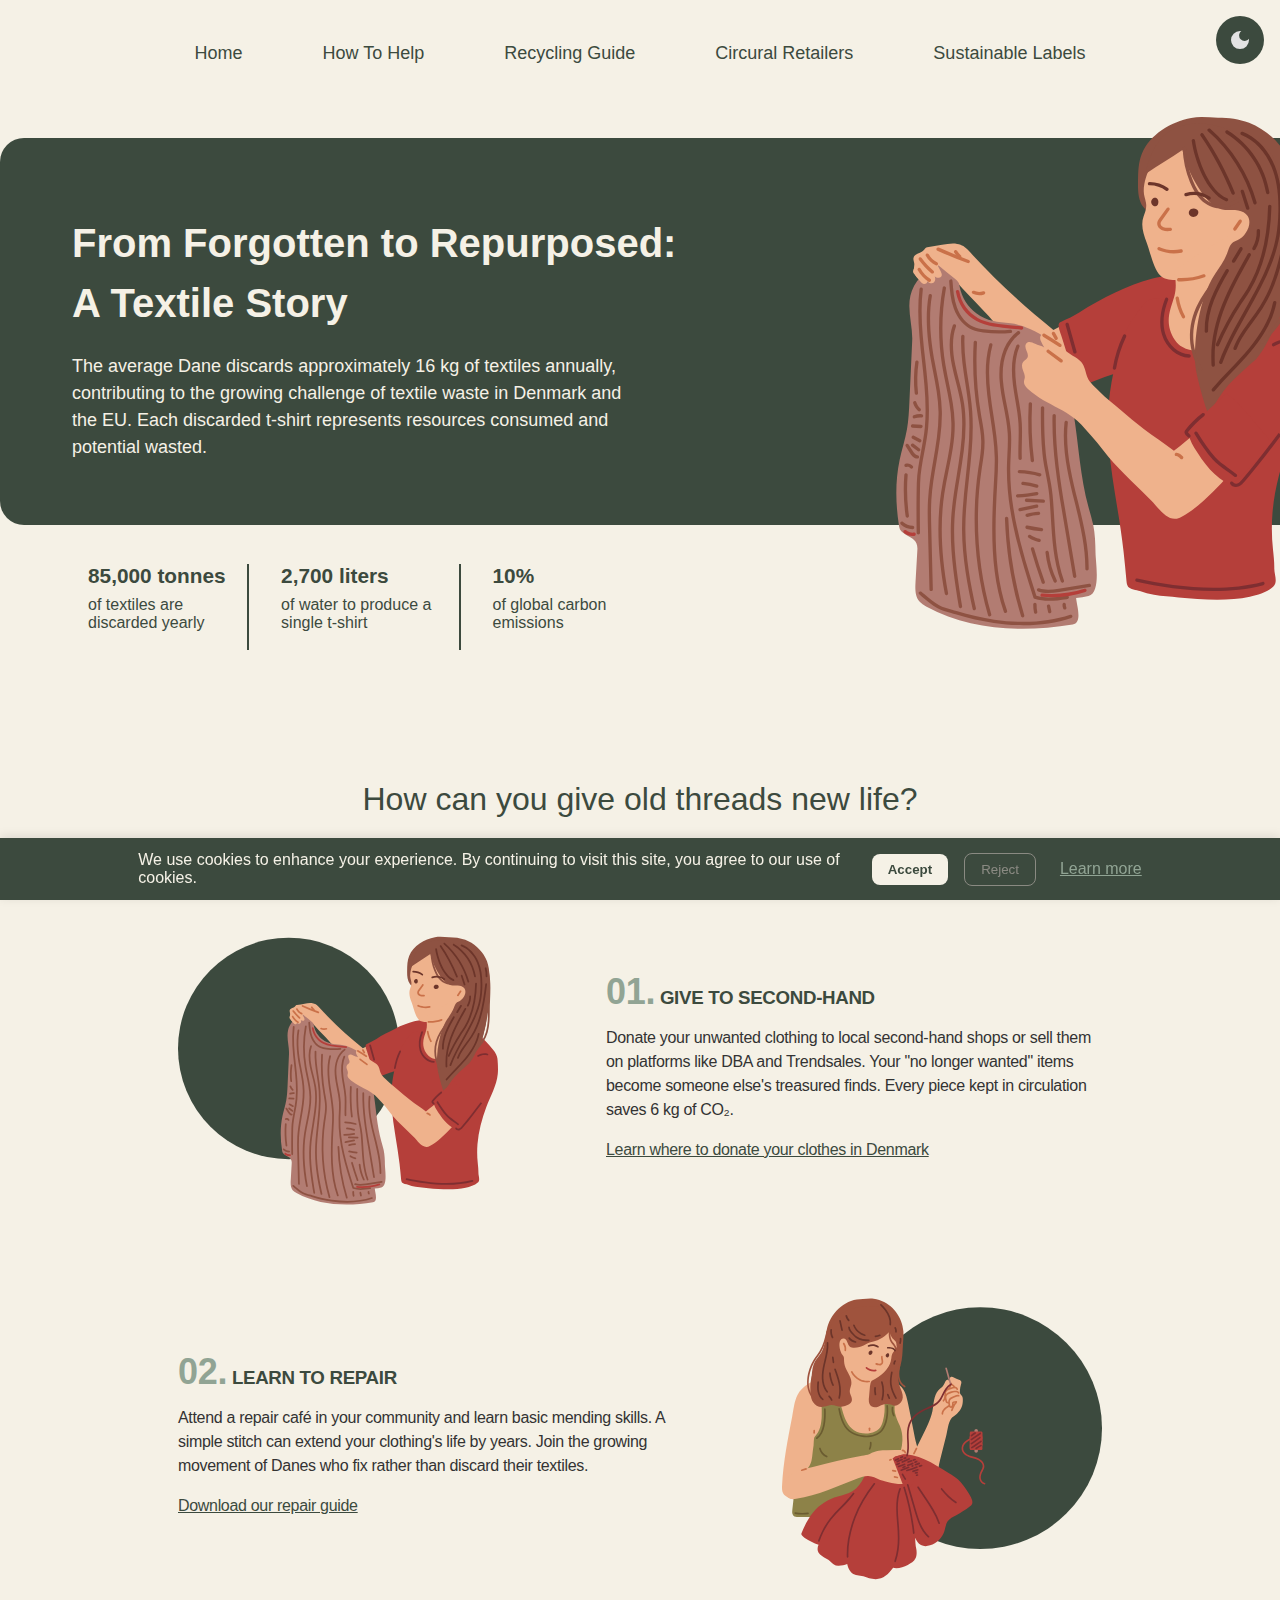
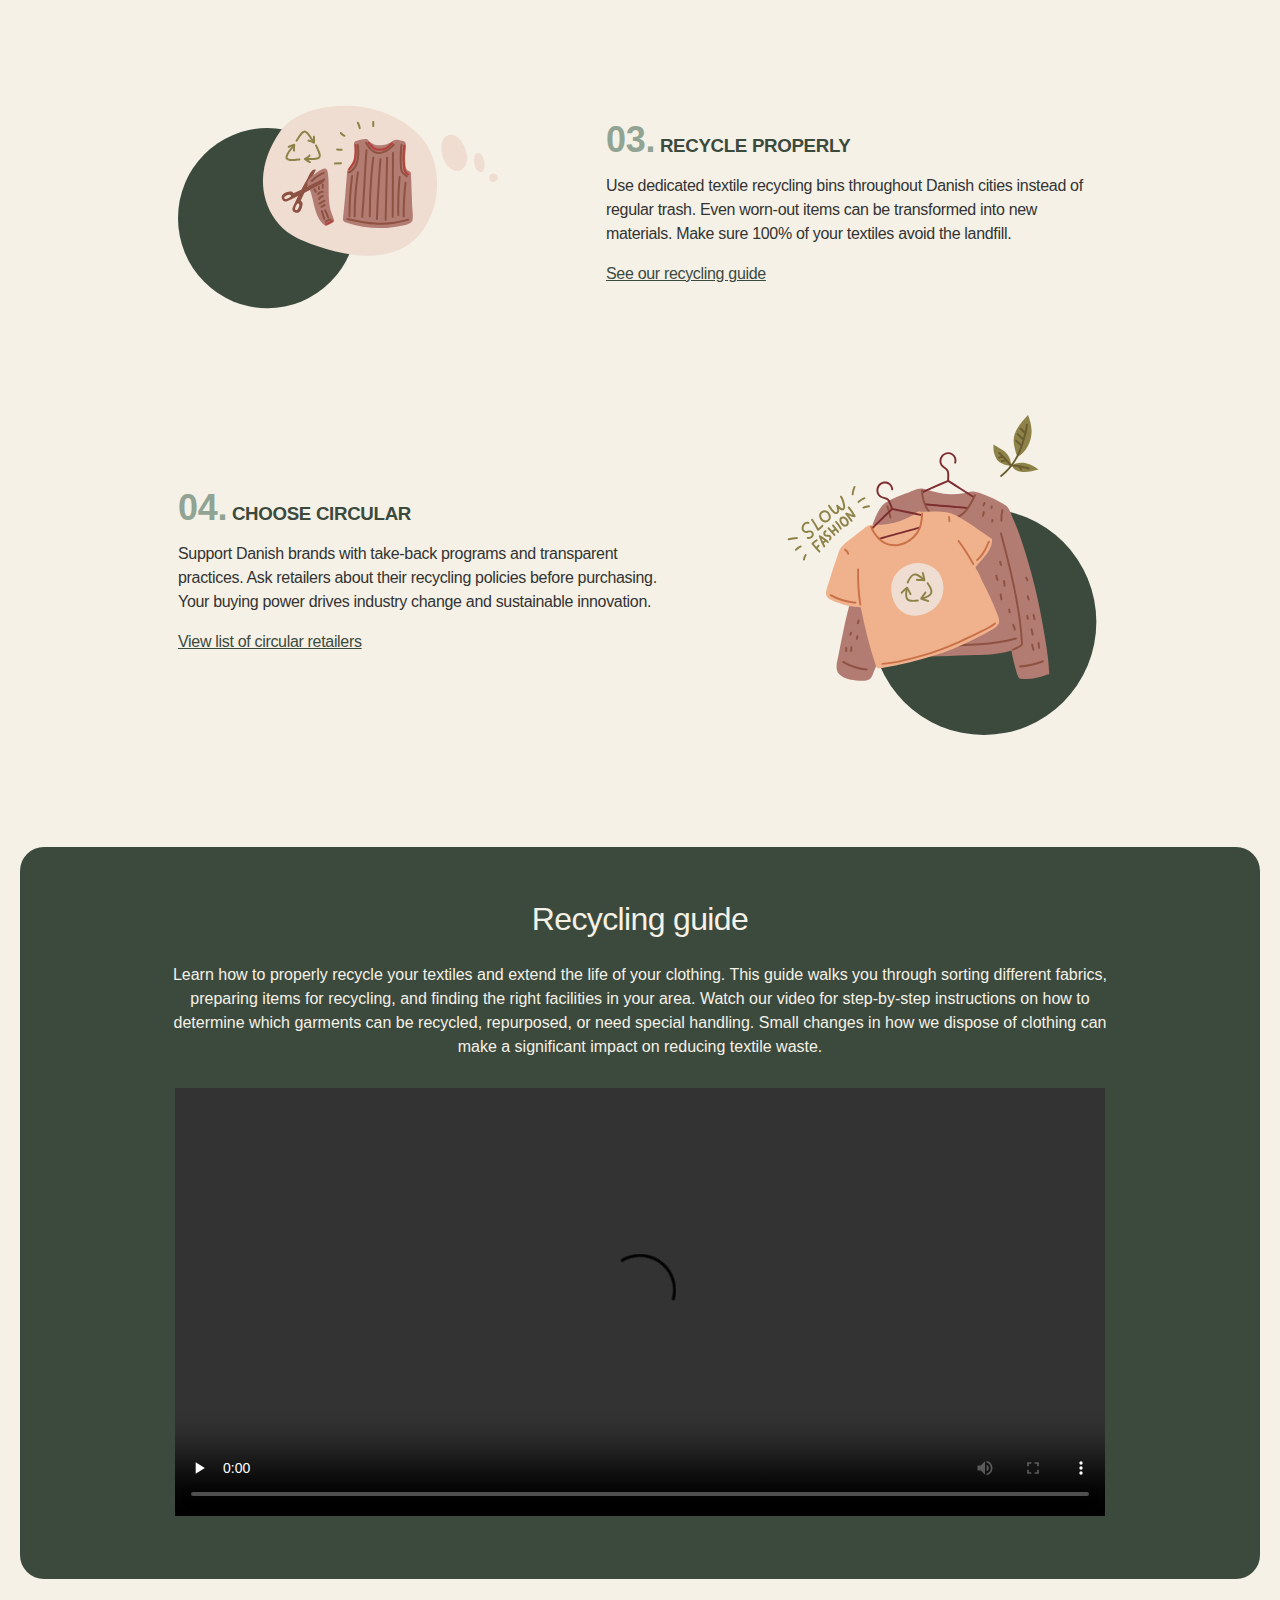
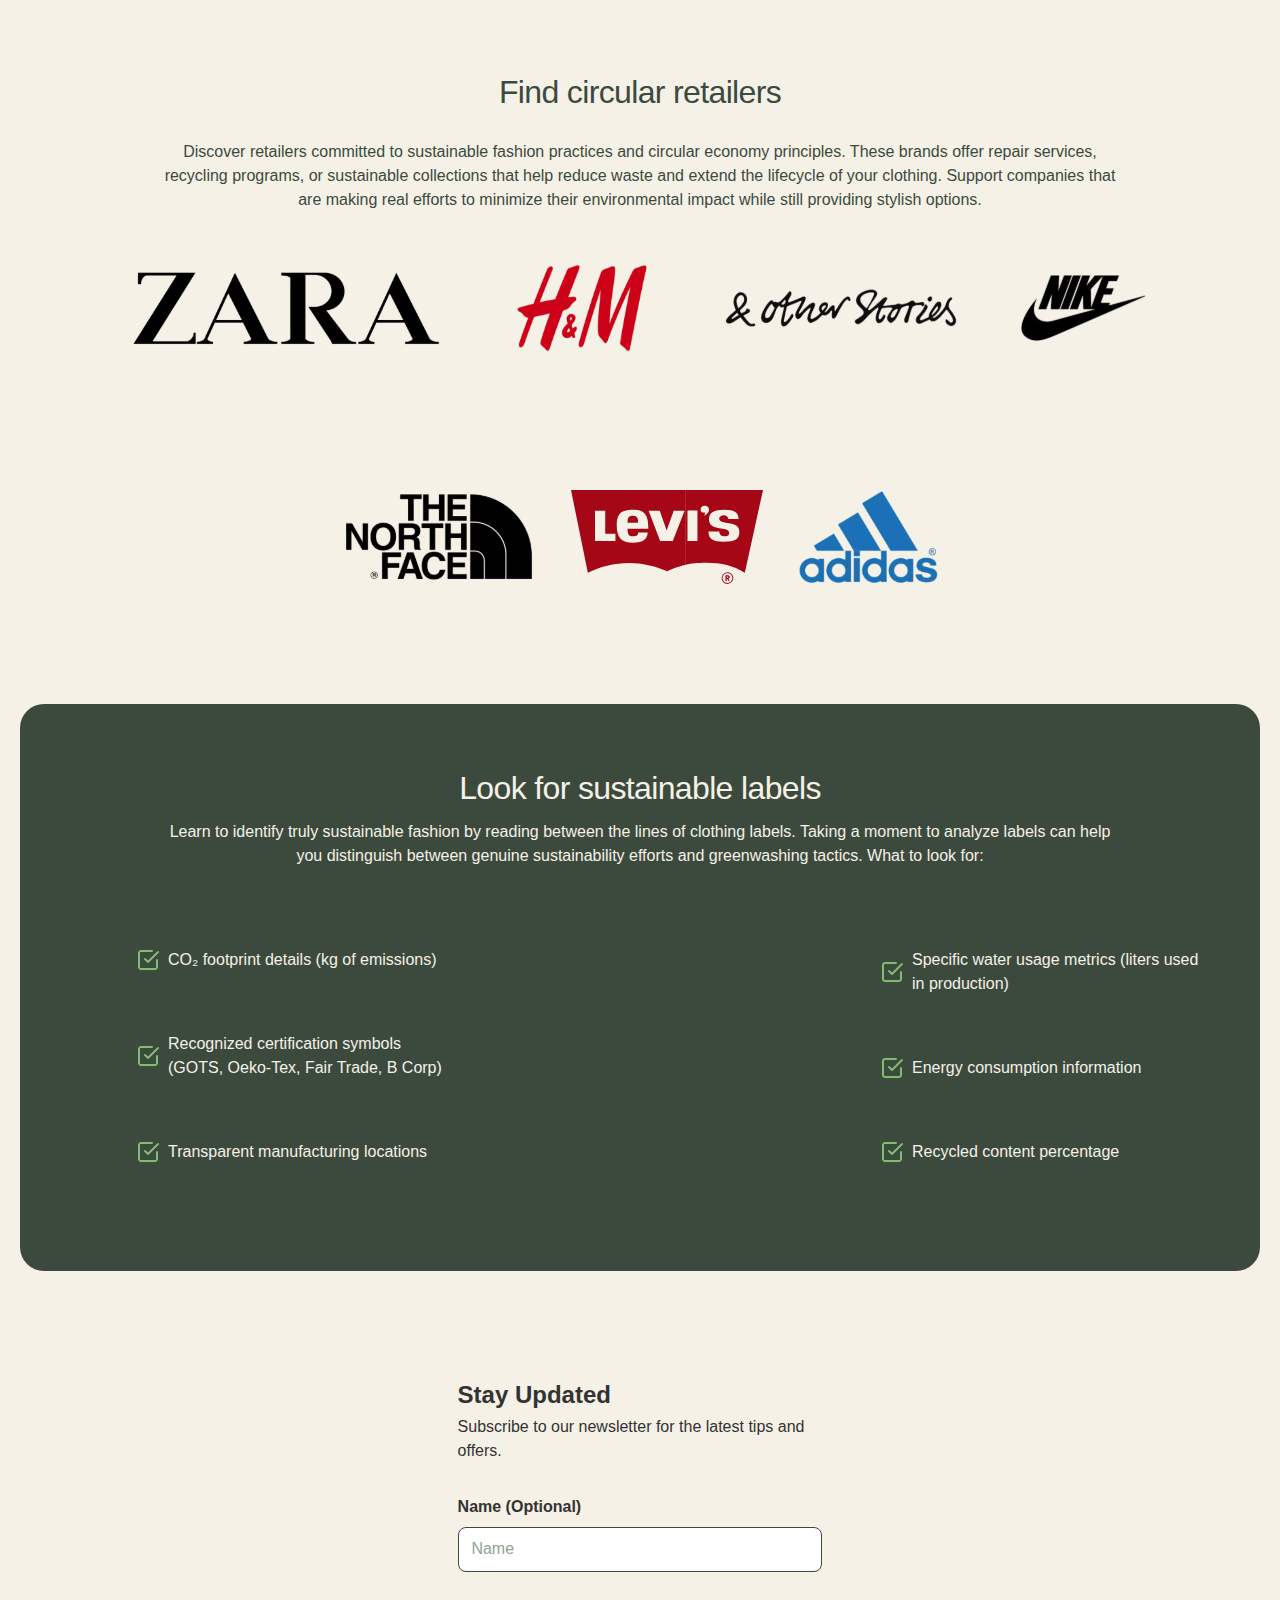
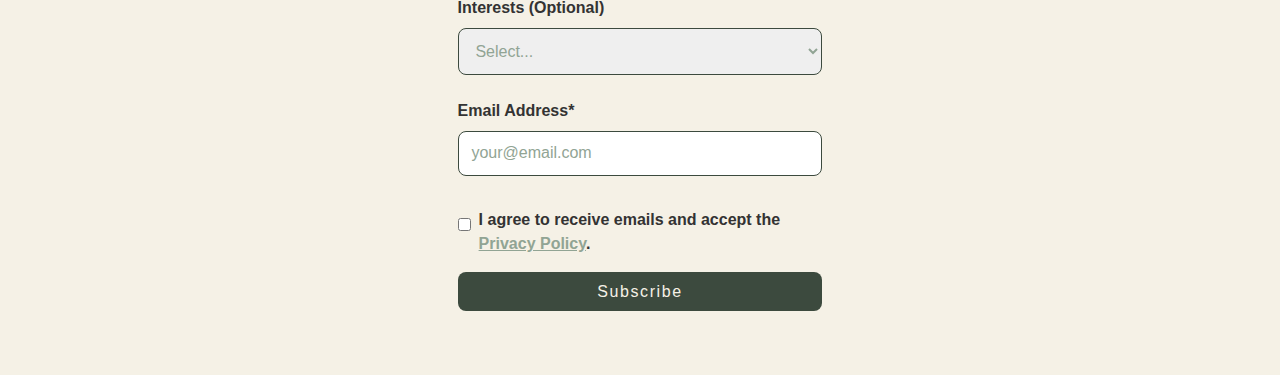
==== devil.html @ 6a098e18 "part3 evil reject cookies button" ====
<!DOCTYPE html>
<html lang="en">
  <head>
    <meta charset="UTF-8" />
    <meta name="viewport" content="width=device-width, initial-scale=1.0" />
    <title>Document</title>
    <link rel="stylesheet" href="devil.css" />
    <script type="text/javascript" src="darkmode.js" defer></script>
    <script type="text/javascript" src="cookies.js" defer></script>
    <script type="text/javascript" src="newsletter.js" defer></script>
  </head>
  <div id="newsletter-confirmation" class="confirmation-popup" hidden>
    Thank you for subscribing!
  </div>
  <body>
    <header id="">
      <div class="burger-menu">
        <div class="burger-line"></div>
        <div class="burger-line"></div>
        <div class="burger-line"></div>
      </div>
      <nav class="navbar">
        <button id="theme-toggle">
          <img src="resources/icons/moon.svg" alt="moon" />
          <img src="resources/icons/sun.svg" alt="sun" />
        </button>
        <ul class="navigation-links">
          <li><a href="#home">Home</a></li>
          <li><a href="#help">How To Help</a></li>
          <li><a href="#guide">Recycling Guide</a></li>
          <li><a href="#retailers">Circural Retailers</a></li>
          <li><a href="#labels">Sustainable Labels</a></li>
        </ul>
      </nav>
    </header>
    <section class="hero" id="home">
      <div class="hero-content">
        <div class="left-column">
          <div class="hero-text">
            <h1>
              From Forgotten to Repurposed:<br />
              A Textile Story
            </h1>
            <p>
              The average Dane discards approximately 16 kg of textiles
              annually, contributing to the growing challenge of textile waste
              in Denmark and the EU. Each discarded t-shirt represents resources
              consumed and potential wasted.
            </p>
          </div>
          <div class="stats">
            <div>
              <h2>85,000 tonnes</h2>
              <p>of textiles are discarded yearly</p>
            </div>
            <div>
              <h2>2,700 liters</h2>
              <p>of water to produce a single t-shirt</p>
            </div>
            <div>
              <h2>10%</h2>
              <p>of global carbon emissions</p>
            </div>
          </div>
        </div>

        <div class="hero-image">
          <img src="resources/Group 1.svg" alt="Girl holding t-shirt" />
        </div>
      </div>
    </section>
    <section>
      <div class="content">
        <h2 id="help">How can you give old threads new life?</h2>
        <div class="content-row">
          <img
            class="content-image"
            src="resources/Group 135.svg"
            alt="Girl holding t-shirt"
            loading="lazy"
          />
          <div class="text-column">
            <div class="numbered-heading">
              <span class="number">01.</span>
              <h3 class="heading-text">GIVE TO SECOND-HAND</h3>
            </div>
            <p>
              Donate your unwanted clothing to local second-hand shops or sell
              them on platforms like DBA and Trendsales. Your "no longer wanted"
              items become someone else's treasured finds. Every piece kept in
              circulation saves 6 kg of CO₂.
            </p>
            <div class="content-link">
              <a href="">Learn where to donate your clothes in Denmark</a>
            </div>
          </div>
        </div>
        <div class="content-row">
          <div class="text-column">
            <div class="numbered-heading">
              <span class="number">02.</span>
              <h3 class="heading-text">LEARN TO REPAIR</h3>
            </div>
            <p>
              Attend a repair café in your community and learn basic mending
              skills. A simple stitch can extend your clothing's life by years.
              Join the growing movement of Danes who fix rather than discard
              their textiles.
            </p>
            <div class="content-link">
              <a href="">Download our repair guide</a>
            </div>
          </div>
          <img
            class="content-image"
            src="resources/Group 136.svg"
            alt="Girl repairing t-shirt"
            loading="lazy"
          />
        </div>
        <div class="content-row">
          <img
            class="content-image"
            src="resources/Group 137.svg"
            alt="Recycling t-shirt"
            loading="lazy"
          />
          <div class="text-column">
            <div class="numbered-heading">
              <span class="number">03.</span>
              <h3 class="heading-text">RECYCLE PROPERLY</h3>
            </div>
            <p>
              Use dedicated textile recycling bins throughout Danish cities
              instead of regular trash. Even worn-out items can be transformed
              into new materials. Make sure 100% of your textiles avoid the
              landfill.
            </p>
            <div class="content-link">
              <a href="#guide">See our recycling guide</a>
            </div>
          </div>
        </div>
        <div class="content-row">
          <div class="text-column">
            <div class="numbered-heading">
              <span class="number">04.</span>
              <h3 class="heading-text">CHOOSE CIRCULAR</h3>
            </div>
            <p>
              Support Danish brands with take-back programs and transparent
              practices. Ask retailers about their recycling policies before
              purchasing. Your buying power drives industry change and
              sustainable innovation.
            </p>
            <div class="content-link">
              <a href="#retailers">View list of circular retailers</a>
            </div>
          </div>
          <img
            class="content-image"
            src="resources/Group 138.svg"
            alt="Circural retailers t-shirt"
            loading="lazy"
          />
        </div>
      </div>
    </section>
    <section class="guide" id="guide">
      <div class="guide-container">
        <div class="guide-text">
          <h2>Recycling guide</h2>
          <p>
            Learn how to properly recycle your textiles and extend the life of
            your clothing. This guide walks you through sorting different
            fabrics, preparing items for recycling, and finding the right
            facilities in your area. Watch our video for step-by-step
            instructions on how to determine which garments can be recycled,
            repurposed, or need special handling. Small changes in how we
            dispose of clothing can make a significant impact on reducing
            textile waste.
          </p>
        </div>
        <div class="video-container">
          <div class="video-container">
            <video controls preload="none">
              <source
                src="resources/3196599-uhd_3840_2160_25fps.mp4"
                type="video/mp4"
              />
            </video>
          </div>
        </div>
      </div>
    </section>
    <section class="retailers" id="retailers">
      <div class="retailers-text">
        <h2>Find circular retailers</h2>
        <p>
          Discover retailers committed to sustainable fashion practices and
          circular economy principles. These brands offer repair services,
          recycling programs, or sustainable collections that help reduce waste
          and extend the lifecycle of your clothing. Support companies that are
          making real efforts to minimize their environmental impact while still
          providing stylish options.
        </p>
      </div>
      <div class="logos">
        <div class="logos-first-row">
          <img src="resources/logos/zara.svg" alt="ZARA" loading="lazy" />
          <img src="resources/logos/H&M.svg" alt="H&M" loading="lazy" />
          <img
            src="resources/logos/other.svg"
            alt="& Other Stories"
            loading="lazy"
          />
          <img src="resources/logos/nike.svg" alt="NIKE" loading="lazy" />
        </div>
        <div class="logos-second-row">
          <img
            src="resources/logos/TNF.svg"
            alt="THE NORTH FACE"
            loading="lazy"
          />
          <img
            src="resources/logos/levis-logo-svgrepo-com.svg"
            alt="LEVI"
            loading="lazy"
          />
          <img src="resources/logos/adidas.svg" alt="adidas" loading="lazy" />
        </div>
      </div>
    </section>
    <section>
      <div class="label-container">
        <div class="label-text">
          <h2 id="labels">Look for sustainable labels</h2>
          <p class="label-description">
            Learn to identify truly sustainable fashion by reading between the
            lines of clothing labels. Taking a moment to analyze labels can help
            you distinguish between genuine sustainability efforts and
            greenwashing tactics. What to look for:
          </p>
          <div class="label-columns">
            <div class="first-label-column">
              <div class="check-div">
                <img
                  class="check"
                  src="resources/check-square.svg"
                  alt="check square"
                />
                <p>CO₂ footprint details (kg of emissions)</p>
              </div>

              <div class="check-div">
                <img
                  class="check"
                  src="resources/check-square.svg"
                  alt="check square"
                />
                <p>
                  Recognized certification symbols (GOTS, Oeko-Tex, Fair Trade,
                  B Corp)
                </p>
              </div>
              <div class="check-div">
                <img
                  class="check"
                  src="resources/check-square.svg"
                  alt="check square"
                />
                <p>Transparent manufacturing locations</p>
              </div>
            </div>
            <div class="second-label-column">
              <img src="resources/label.png" alt="Label image" loading="lazy" />
            </div>
            <div class="third-label-column">
              <div class="check-div">
                <img
                  class="check"
                  src="resources/check-square.svg"
                  alt="check square"
                />
                <p>Specific water usage metrics (liters used in production)</p>
              </div>

              <div class="check-div">
                <img
                  class="check"
                  src="resources/check-square.svg"
                  alt="check square"
                />
                <p>Energy consumption information</p>
              </div>
              <div class="check-div">
                <img
                  class="check"
                  src="resources/check-square.svg"
                  alt="check square"
                />
                <p>Recycled content percentage</p>
              </div>
            </div>
          </div>
        </div>
      </div>
      <div class="cookie-banner" id="cookieBanner">
        <div class="cookie-content">
          <p>
            We use cookies to enhance your experience. By continuing to visit
            this site, you agree to our use of cookies.
          </p>
          <div class="cookie-buttons">
            <button class="cookie-btn accept" id="acceptCookies">Accept</button>
            
            <!-- Part 3 Evil Reject Button -->
            <div class="evil-reject-container">
              <button class="cookie-btn reject" id="rejectCookies">
                Reject
              </button>
              <div class="evil-reject-overlay"></div>
            </div>
            <a href="" class="cookie-link">Learn more</a>
          </div>
        </div>
      </div>
    </section>
    <section class="newsletter">
      <div class="newsletter-container">
        <h2 id="newsletter-heading">Stay Updated</h2>
        <p>Subscribe to our newsletter for the latest tips and offers.</p>
        <form id="newsletter-form" class="newsletter-form">
          <div class="form-group">
            <label for="first-name">Name (Optional)</label>
            <input
              type="text"
              id="first-name"
              name="first_name"
              placeholder="Name"
            />
            <label for="interest">Interests (Optional)</label>
            <select id="interest" name="interest">
              <option value="">Select...</option>
              <option value="tips">Sustainability Tips</option>
              <option value="news">Industry News</option>
              <option value="offers">Special Offers</option>
            </select>
            <label for="email">Email Address*</label>
            <input
              type="email"
              id="email"
              name="email"
              required
              placeholder="your@email.com"
            />
          </div>
          <div class="form-group checkbox-group">
            <input type="checkbox" id="consent" name="consent" required />
            <label for="consent">
              I agree to receive emails and accept the
              <a href="">Privacy Policy</a>.
            </label>
          </div>
          <button type="submit" class="submit-btn">Subscribe</button>
        </form>
      </div>
    </section>
    <script>
      const burgerMenu = document.querySelector(".burger-menu");
      const navLinks = document.querySelector(".navigation-links");

      burgerMenu.addEventListener("click", () => {
        burgerMenu.classList.toggle("active");
        navLinks.classList.toggle("active");
      });

      // Close menu when clicking on a link
      document.querySelectorAll(".navigation-links a").forEach((link) => {
        link.addEventListener("click", () => {
          burgerMenu.classList.remove("active");
          navLinks.classList.remove("active");
        });
      });
    </script>
  </body>
</html>
---- devil.css ----
:root {
  /* Main colors */
  --green: #3c4a3e;
  --text-gray: #333333;
  --light: #f5f1e6;
  --number: #91a494;
  /* Dark mode colors */
  --dark-mode: #262e27;
  --dark-mode-heading: #e4d19d;

  /* Fonts */
  --font-family: "Helvetica Neue", Arial;
}
.dark-mode {
  --green: #3c4a3e;
  --text-gray: #f5f1e6 !important;
  --light: #262e27;
}
.dark-mode h1,
.dark-mode h2,
.dark-mode h3,
.dark-mode a {
  color: var(--dark-mode-heading) !important;
}
.dark-mode p {
  color: #f5f1e6 !important;
}
.dark-mode .stats {
  color: red;
}
#theme-toggle {
  height: 3rem;
  width: 3rem;
  display: flex;
  justify-content: center;
  border: none;
  border-radius: 50%;
  background-color: var(--green);
  align-items: center;
  position: fixed;
  top: 1rem;
  right: 1rem;
}
#theme-toggle img:last-child {
  display: none;
}
.dark-mode #theme-toggle img:first-child {
  display: none;
}
.dark-mode #theme-toggle img:last-child {
  display: block;
}
* {
  margin: 0;
  padding: 0;
  box-sizing: border-box;
  font-family: var(--font-family);
}
html {
  scroll-behavior: smooth;
  scroll-padding-top: 10rem;
}
body {
  background-color: var(--light);
}

/* Navbar */
header {
  position: sticky;
  font-size: 1.125rem;
  top: 0;
  background-color: var(--light);
  width: 100%;
  height: 6.63rem;
  z-index: 1000;
}
.navbar {
  height: 100%;
  width: 50%;
  margin: auto;
}

.navigation-links {
  height: 100%;
  list-style-type: none;
  display: flex;
  align-items: center;
  justify-content: center;
  gap: 5rem;
  white-space: nowrap;
}

.navigation-links a {
  text-decoration: none;
  color: var(--green);
}

/* Hero section*/
.hero {
  background-color: var(--green);
  width: 86.4375rem;
  height: 24.1875rem;
  margin: auto;
  color: var(--light);
  border-radius: 1.5rem;
  margin-top: 2rem;
}

.hero-content {
  display: flex;
  padding: 4.69rem 0 4rem 4.5rem;
}

.hero-text h1 {
  margin-bottom: 1.25rem;
  font-size: 2.5rem;
  font-weight: 700;
  color: var(--light, #f5f1e6);
  line-height: 150%; /* 3.75rem */
}

.hero-text p {
  color: var(--light, #f5f1e6);
  font-size: 1.125rem;
  font-style: normal;
  font-weight: 400;
  line-height: 150%; /* 1.6875rem */
  width: 36rem;
  margin-bottom: 6.44rem;
}

.left-column {
  flex: 1;
  padding-right: 2rem;
  display: flex;
  flex-direction: column;
}

.stats {
  display: flex;
  justify-content: space-between;
  height: 5rem;
  width: 36rem;
}

.stats h2 {
  font-size: 1.3rem;
  font-weight: 700;
  margin-bottom: 0.5rem;
  color: var(--green);
}
.stats p {
  color: var(--green);
  font-weight: 400;
  font-size: 1rem;
}
.stats > div {
  margin: 0 1rem;
}
.stats > div:not(:last-child) {
  border-right: 0.125rem solid;
  border-color: var(--green);
  height: 5.375rem;
}

.hero-image {
  position: relative;
  left: -4.44rem;
  top: -6rem;
}
.hero-image img {
  height: 32rem;
  width: 26rem;
}

/* Content */
.content h2 {
  margin-top: 16rem;
  color: var(--green);
  font-size: 2rem;
  font-weight: 400;
  margin-bottom: 5.8rem;
}
.content {
  display: flex;
  align-items: center;
  flex-direction: column;
  color: var(--text-gray);
}

.content-row {
  display: flex;
  align-items: center;
  gap: 6.75rem;
  margin-bottom: 3rem;
  line-height: 150%; /* 1.5rem */
  letter-spacing: -0.02rem;
}
.text-column a {
  padding-top: 10rem;
  color: var(--green);
}
.content-link {
  margin-top: 1rem;
}
.text-column {
  width: 31rem;
}

.content-image {
  width: 20rem;
  height: 20rem;
}
.numbered-heading {
  color: var(--green);
  margin-bottom: 1rem;
  display: flex;
  align-items: baseline;
  gap: 0.3rem;
}

.number {
  font-size: 2.25rem;
  color: var(--number);
  font-weight: 700;
}

/* Recycling guide video */
.guide-container {
  background-color: var(--green);
  border-radius: 1.5rem;
  color: var(--light);
  width: 77.5rem;
  height: 45.75rem;
  margin: auto;
  margin-top: 4rem;
}
.guide-text {
  width: 60rem;
  margin: auto;
  text-align: center;
  font-size: 1rem;
  font-style: normal;
  font-weight: 400;
  line-height: 150%; /* 1.5rem */
}
.guide-text h2 {
  padding-top: 3rem;
  margin-bottom: 1.25rem;
  font-size: 2rem;
  font-style: normal;
  font-weight: 400;
  line-height: 150%; /* 3rem */
  letter-spacing: -0.04rem;
}

.video-container {
  width: 58.125rem;
  height: 26.75rem;
  background-color: #d9d9d9;
  margin: auto;
  margin-top: 1.8rem;
}

.video-container video {
  height: 100%;
  width: 100%;
  object-fit: cover;
  display: block;
}

/* Retailers and their logos */
.retailers {
  margin-top: 5.6rem;
}
.retailers-text {
  margin: auto;
  width: 60rem;
}
.retailers-text h2 {
  color: var(--green);
  font-size: 2rem;
  font-style: normal;
  font-weight: 400;
  line-height: 150%; /* 3rem */
  letter-spacing: -0.04rem;
  display: flex;
  justify-content: center;
  margin-bottom: 1.5rem;
}
.retailers-text p {
  color: var(--green);
  font-size: 1rem;
  font-weight: 400;
  line-height: 150%; /* 1.5rem */
  text-align: center;
}
.logos {
  margin-top: 2.5rem;
}

.logos-first-row {
  display: flex;
  justify-content: space-around;
  align-items: center;
  margin: 2.5rem 6.25rem 4.81rem 6.25rem;
}
.logos-second-row {
  display: flex;
  justify-content: space-around;
  align-items: center;
  margin: 0 20rem;
  margin-bottom: 4.38rem;
}

.logos img {
  height: 5rem;
}
.logos img[alt="H&M"],
.logos img[alt="THE NORTH FACE"],
.logos img[alt="adidas"] {
  height: 7rem;
}

.logos img[alt="LEVI"] {
  height: 12rem;
}

/* Lablel */
.label-container {
  width: 77.5rem;
  height: 35.4375rem;
  background-color: var(--green);
  margin: auto;
  border-radius: 1.5rem;
  margin-bottom: 5rem;
}
.label-text h2 {
  font-size: 2rem;
  font-weight: 400;
  letter-spacing: -0.04rem;
  padding-top: 4.5rem;
  display: flex;
  justify-content: center;
}
.label-description {
  padding-top: 1.25rem;
  width: 60rem;
  display: flex;
  margin: auto;
  margin-bottom: 3rem;
  text-align: center;
}
.label-text {
  color: var(--light);
  font-size: 1rem;
  font-weight: 400;
  line-height: 150%; /* 1.5rem */
}
.first-label-column {
  width: 40%;
}
.second-label-column {
  width: 20%;
}

.label-columns {
  display: flex;
  padding-top: 2rem;
}
.second-label-column img {
  width: 20rem;
  height: 20rem;
  margin-top: -2rem;
}
.check-div {
  display: flex;
  width: 20rem;
  margin: 0 7.25rem 3.75rem 7.25rem;
  gap: 0.5rem;
}

@media (max-width: 767px) {
  /* Base adjustments */
  html {
    scroll-padding-top: 5rem;
  }

  body {
    font-size: 14px;
  }

  @media (max-width: 767px) {
    /* Navbar - Burger Menu */
    header {
      height: 4rem;
      padding: 0 1rem;
      display: flex;
      justify-content: space-between;
      align-items: center;
    }
    #theme-toggle {
      top: 0.5rem;
    }

    .navbar {
      width: auto;
      margin: 0;
    }

    .navigation-links {
      position: fixed;
      top: 4rem;
      left: 0;
      width: 100%;
      height: 100%;
      background-color: var(--light);
      flex-direction: column;
      justify-content: flex-start;
      padding: 2rem 0;
      gap: 2rem;
      transform: translateX(-100%);
      transition: transform 0.3s ease;
      z-index: 999;
    }

    .navigation-links.active {
      transform: translateX(0);
    }

    .navigation-links a {
      padding: 1rem;
      font-size: 1.2rem;
    }

    /* Burger Menu Button */
    .burger-menu {
      display: flex;
      flex-direction: column;
      justify-content: space-around;
      width: 2rem;
      height: 2rem;
      cursor: pointer;
      z-index: 1000;
    }

    .burger-line {
      width: 100%;
      height: 0.25rem;
      background-color: var(--green);
      transition: all 0.3s ease;
    }

    /* Burger Menu Animation */
    .burger-menu.active .burger-line:nth-child(1) {
      transform: rotate(45deg) translate(0.35rem, 0.35rem);
    }

    .burger-menu.active .burger-line:nth-child(2) {
      opacity: 0;
    }

    .burger-menu.active .burger-line:nth-child(3) {
      transform: rotate(-40deg) translate(0.55rem, -0.55rem);
    }
  }
  /* Hero section */
  .hero {
    width: 100%;
    height: auto;
    border-radius: 0;
    margin-top: 0;
    padding: 2rem 1rem;
    position: relative; /* Needed for z-index to work */
    z-index: 1; /* Lower than stats */
  }

  .hero-content {
    flex-direction: column;
    padding: 0;
  }

  .hero-text h1 {
    font-size: 1.8rem;
    margin-bottom: 2rem;
  }

  .hero-text p {
    width: 100%;
  }
  .hero-image {
    display: none;
  }

  .left-column {
    padding-right: 0;
  }

  .stats {
    width: 75%;
    flex-wrap: wrap;
    height: auto;
    gap: 1rem;
    position: relative;
    z-index: 2; /* Higher than hero */
    background-color: var(--light);
    border-radius: 0.5rem;
    box-shadow: 0 2px 5px rgba(0, 0, 0, 0.1);
    margin: 0 auto;
    margin-top: -4rem;
  }

  .stats > div {
    width: 100%;
    text-align: center;
    margin: 0;
    padding: 0.5rem;
  }

  .stats > div:not(:last-child) {
    border-right: none;
    border-bottom: 0.125rem solid var(--green);
    height: auto;
  }

  .hero-image {
    position: static;
    margin-top: 2rem;
    text-align: center;
  }

  .hero-image img {
    height: auto;
    width: 80%;
    max-width: 20rem;
  }

  /* Content section */
  .content h2 {
    margin-top: 3rem;
    font-size: 1.5rem;
    margin: 3rem 2rem 2rem 2rem;
  }

  .content-row {
    flex-direction: column;
    gap: 2rem;
    padding: 0 1rem;
  }

  .text-column {
    width: 100%;
    order: 2;
  }

  .content-image {
    width: 100%;
    height: auto;
    max-width: 20rem;
    order: 1;
  }

  /* Guide video */
  .guide-container {
    width: 100%;
    height: auto;
    padding: 2rem 1rem;
    border-radius: 0;
  }

  .guide-text {
    width: 100%;
    padding: 0 1rem;
  }

  .guide-text h2 {
    font-size: 1.5rem;
    padding-top: 0;
  }

  .video-container {
    width: 100%;
    height: auto;
    aspect-ratio: 16/9;
  }

  /* Retailers */
  .retailers {
    margin-top: 3rem;
  }

  .retailers-text {
    width: 100%;
    padding: 0 1rem;
  }

  .retailers-text h2 {
    font-size: 1.5rem;
  }

  .logos {
    margin-top: 2.5rem;
    overflow: hidden;
    width: 100%;
  }

  .logos-first-row,
  .logos-second-row {
    display: flex;
    flex-wrap: wrap;
    justify-content: center;
    align-items: center;
    gap: 2rem;
    margin: 2rem 0;
    padding: 0 1rem;
  }
  .logos img {
    height: 3rem;
    width: auto;
    max-width: 100%;
  }
  .logos img[alt="H&M"],
  .logos img[alt="THE NORTH FACE"],
  .logos img[alt="NIKE"],
  .logos img[alt="adidas"] {
    height: 3.5rem;
  }

  .logos img[alt="LEVI"] {
    height: 6rem;
  }

  /* Label section */
  .label-container {
    width: 100%;
    height: auto;
    border-radius: 0;
    padding: 2rem 1rem;
  }

  .label-text h2 {
    font-size: 1.5rem;
    padding-top: 0;
    padding-bottom: 2rem;
  }

  .label-description {
    width: 100%;
    padding: 0 1rem;
  }

  .label-columns {
    flex-direction: column;
  }
  .second-label-column {
    display: flex;
    justify-content: center;
    margin: 2rem 0;
  }

  .first-label-column,
  .second-label-column {
    width: 100%;
  }

  .second-label-column img {
    width: 100%;
    height: auto;
    max-width: 20rem;
    margin: 1rem auto 0;
  }

  .check-div {
    width: 100%;
    margin: 1rem 0;
    padding: 0 1rem;
  }
}
.cookie-banner {
  position: fixed;
  bottom: 0;
  left: 0;
  right: 0;
  background: var(--green);
  color: var(--light);
  padding: 0.8rem;
  box-shadow: 0 -2px 10px rgba(0, 0, 0, 0.1);
  z-index: 1000;
  display: none;
}

.cookie-content {
  width: 80%;
  margin: 0 auto;
  display: flex;
  flex-wrap: wrap;
  align-items: center;
  justify-content: space-between;
  gap: 1rem;
}

.cookie-content p {
  margin: 0;
  flex: 1;
  width: 80%;
}

.cookie-buttons {
  display: flex;
  gap: 1rem;
  align-items: center;
}

.cookie-btn {
  padding: 0.5rem 1rem;
  border: none;
  border-radius: 0.5rem;
  cursor: pointer;
  font-weight: 500;
  transition: all 0.3s ease;
}

.cookie-btn.accept {
  background: var(--light);
  color: var(--green);
  font-weight: 700;
  transition: all 0.3s ease; /* Add smooth transition */

}
.dark-mode .cookie-btn {
  color: var(--dark-mode-heading) !important;
}

.cookie-btn.reject {
  background: transparent;
  color: var(--light);
  border: 1px solid var(--light);
  position: relative; /* For evil ux */
  opacity: 0.9;
  filter: brightness(0.60);
}

/* Evil Design reject button */
.evil-reject-container {
  position: relative;
  display: inline-block;
}

.evil-reject-overlay {
  position: absolute;
  top: 5%; /* Leaves 5% gap at top */
  left: 5%; /* Leaves 5% gap at left */
  width: 90%;
  height: 90%;
  z-index: 2;
  cursor: not-allowed;
}
/* When the evil-reject-overlay is hovered, highlight the accept button */
.evil-reject-overlay:hover ~ .cookie-btn.accept,
.evil-reject-overlay:hover + .cookie-btn.accept {
  /* Choose one of these highlight effects: */
  box-shadow: 0 0 8px 2px rgba(0, 255, 0, 0.6); /* Green glow */
  background-color: #4CAF50; /* Green background */
  transform: scale(1.1); /* Slight enlargement */
  border-color: #ff0; /* Yellow border */
}

.cookie-link {
  color: var(--number);
  text-decoration: underline;
  margin-left: 0.5rem;
}

@media (max-width: 767px) {
  .cookie-content {
    flex-direction: column;
    text-align: center;
  }
}

/* Newsletter */

.newsletter {
  padding: 2rem;
  margin: 2rem 0;
  color: var(--text-gray);
  line-height: 150%;
}

.newsletter-container {
  width: 30%;
  margin: 0 auto;
}

.newsletter-form {
  display: flex;
  flex-direction: column;
  gap: 1rem;
}

.form-group {
  display: flex;
  flex-direction: column;
  gap: 0.5rem;
}

label {
  font-weight: 600;
  color: var(--text-gray);
  margin-top: 1rem;
}

input,
#interest {
  padding: 0.8rem;
  border: 1px solid var(--green);
  border-radius: 0.5rem;
  font-size: 1rem;
}
input::placeholder,
#interest {
  color: var(--number);
}
.dark-mode input,
.dark-mode #interest {
  background-color: var(--green);
}
.dark-mode .form-group input {
  color: var(--number);
}

.checkbox-group {
  flex-direction: row;
  align-items: center;
  gap: 0.5rem;
}

.submit-btn {
  background: var(--green);
  color: var(--light);
  padding: 0.65rem;
  border: none;
  border-radius: 0.5rem;
  cursor: pointer;
  font-weight: 400;
  font-size: 1rem;
  letter-spacing: 0.1rem;
}
.newsletter a {
  color: var(--number);
}
.newsletter-container p {
  margin-bottom: 1rem;
  margin-top: 0.5rem;
}

.confirmation-popup {
  position: fixed;
  bottom: 3.5rem;
  right: 1rem;
  background: var(--green);
  color: var(--light);
  padding: 1rem 2rem;
  border-radius: 4px;
  box-shadow: 0 2px 10px rgba(0, 0, 0, 0.2);
  z-index: 1000;
}

.dark-mode .confirmation-popup {
  background: var(--dark-mode-heading);
  color: var(--light);
}
.dark-mode .submit-btn{
  background-color: var(--dark-mode-heading);
  color: var(--light);
}

@media (max-width: 767px) {
  .newsletter-container {
    width: 80%;
    margin-bottom: 5rem;
  }
  .confirmation-popup {
    top: 4rem;
    left: 50%;
    transform: translateX(-50%);
    width: 15rem;
    height: 3rem;
  }
}
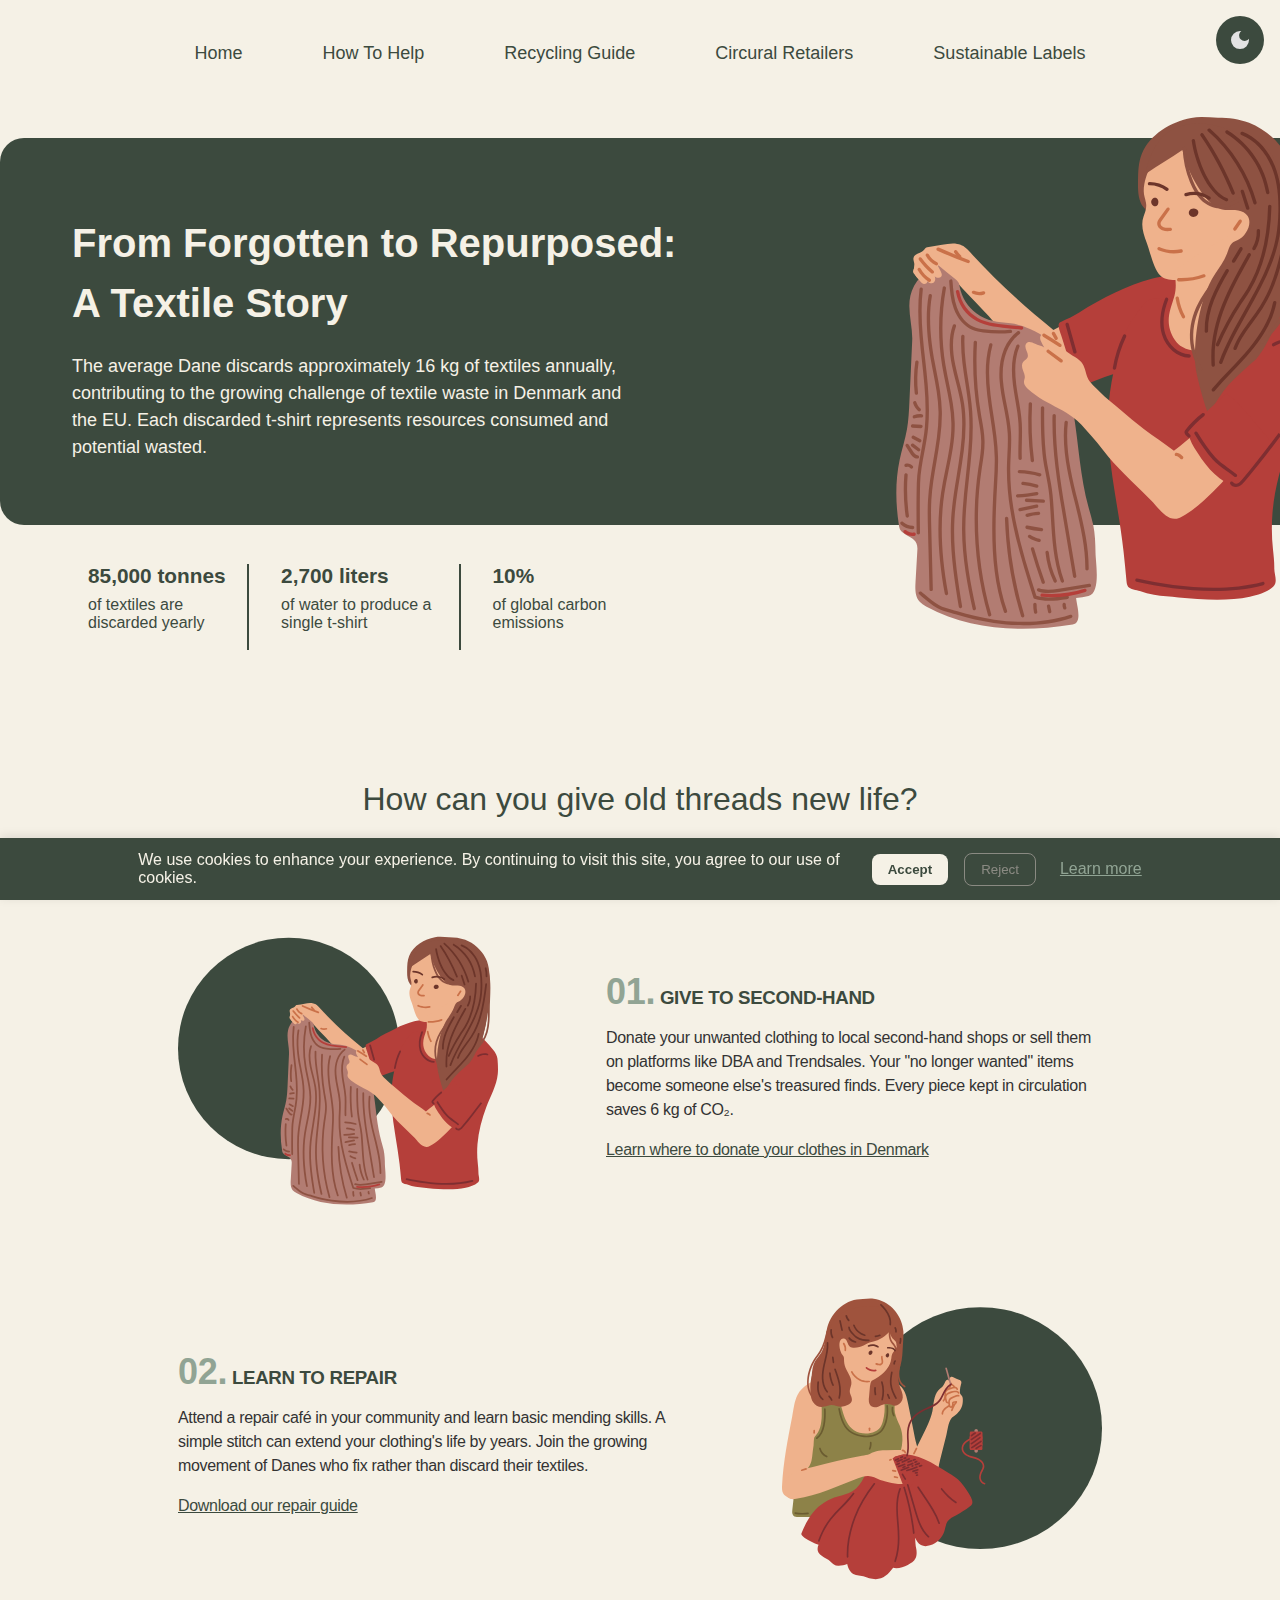
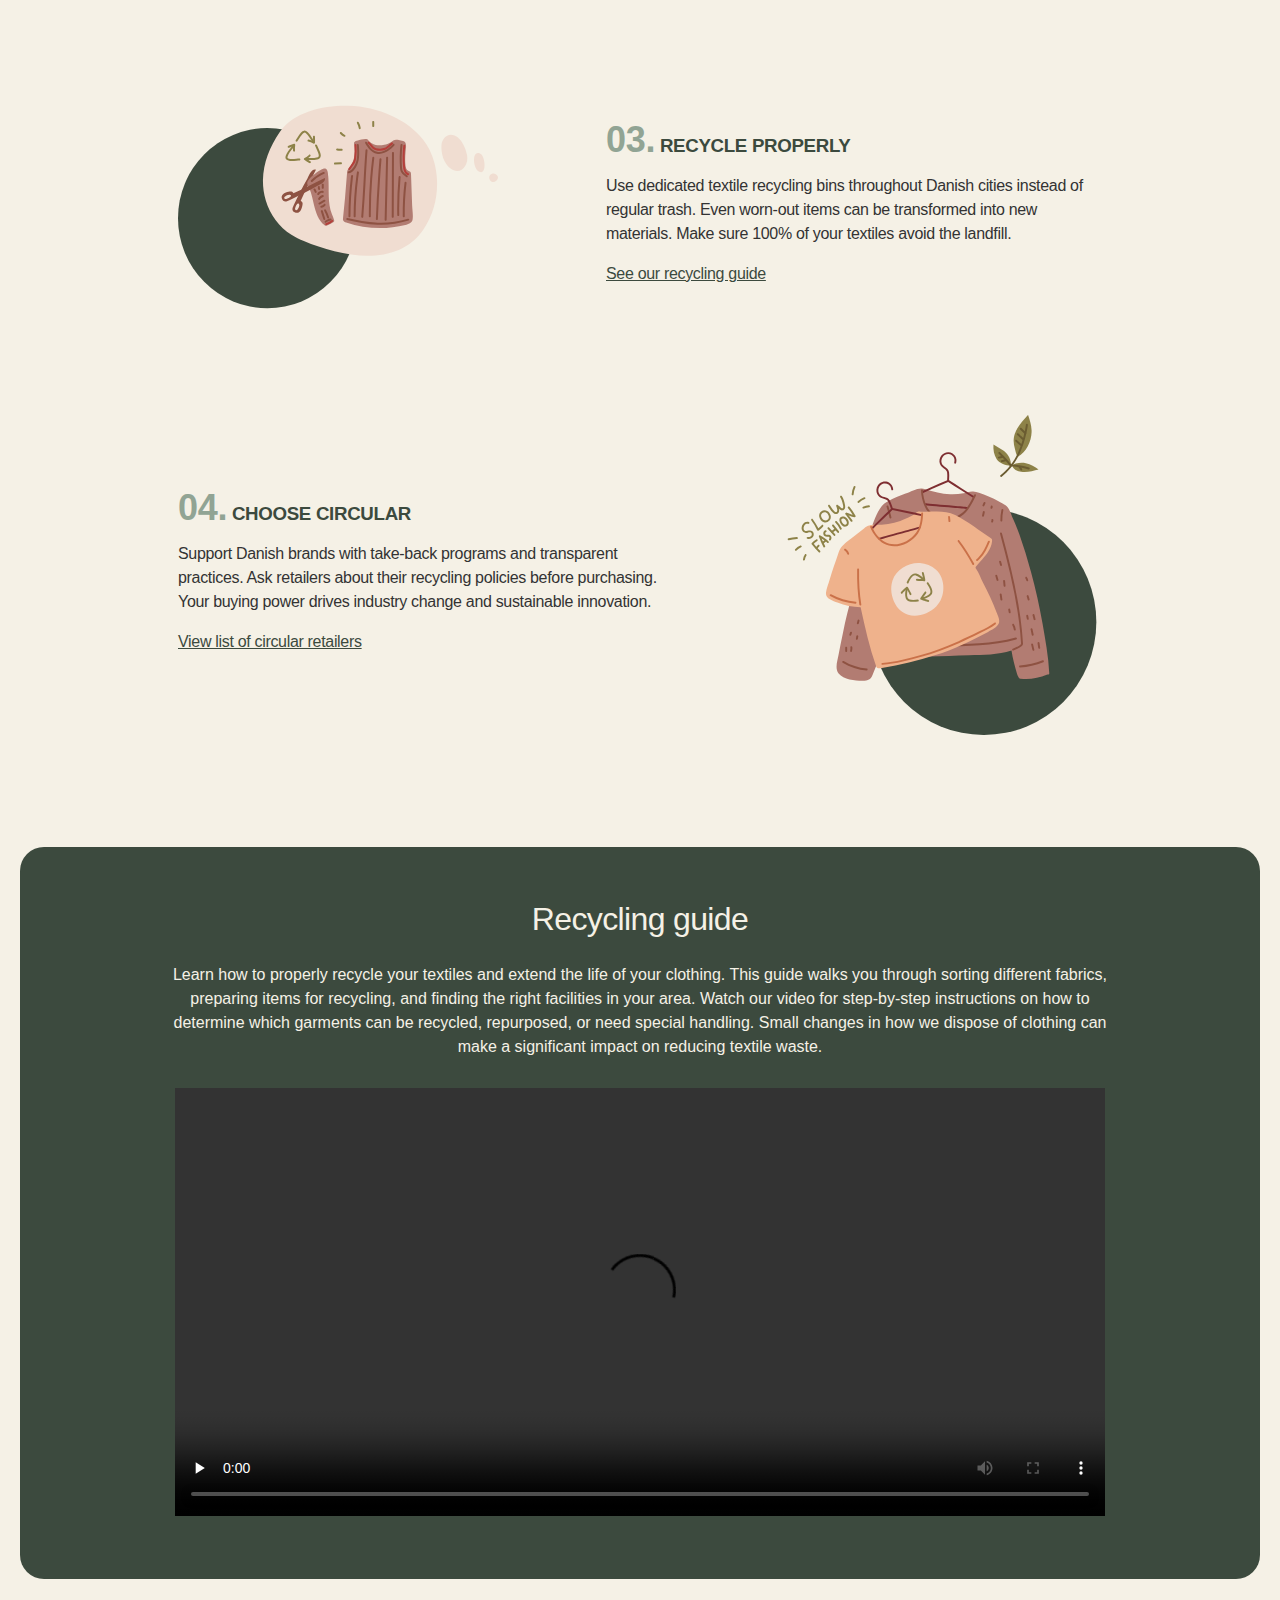
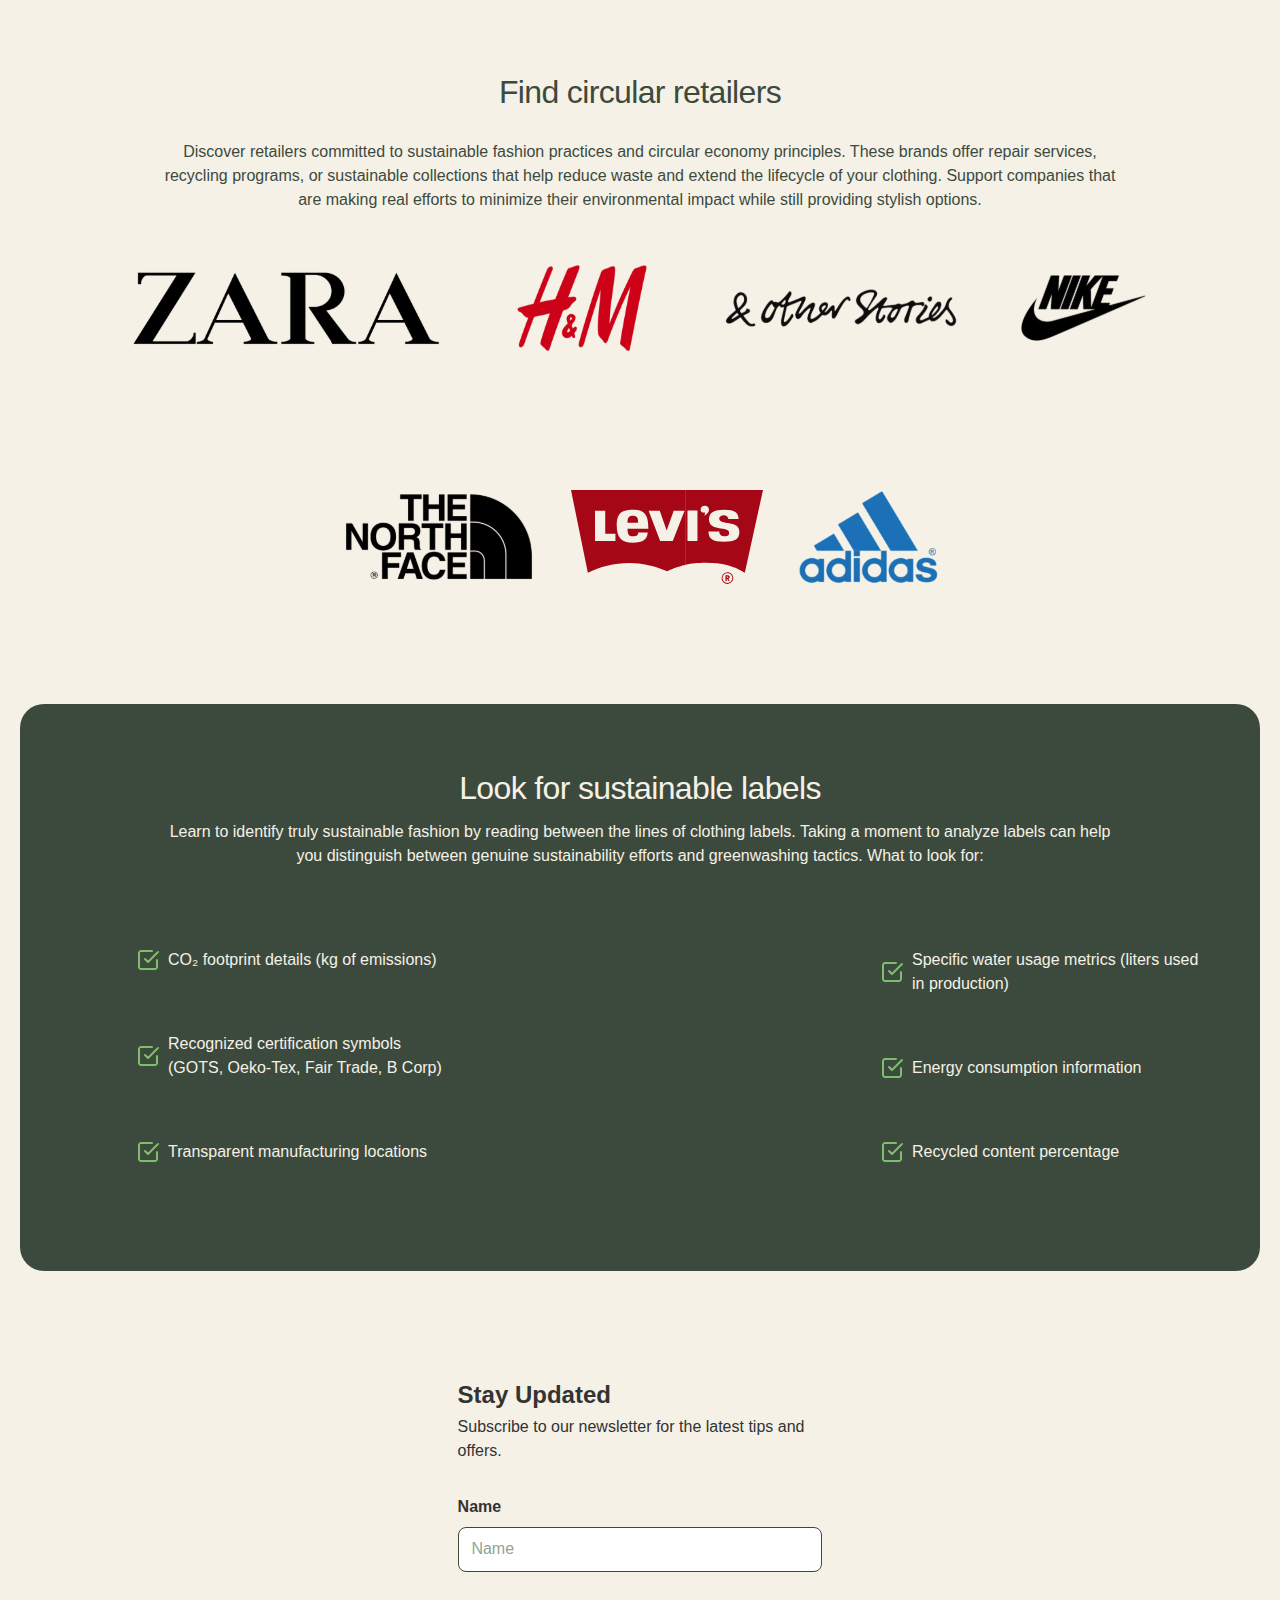
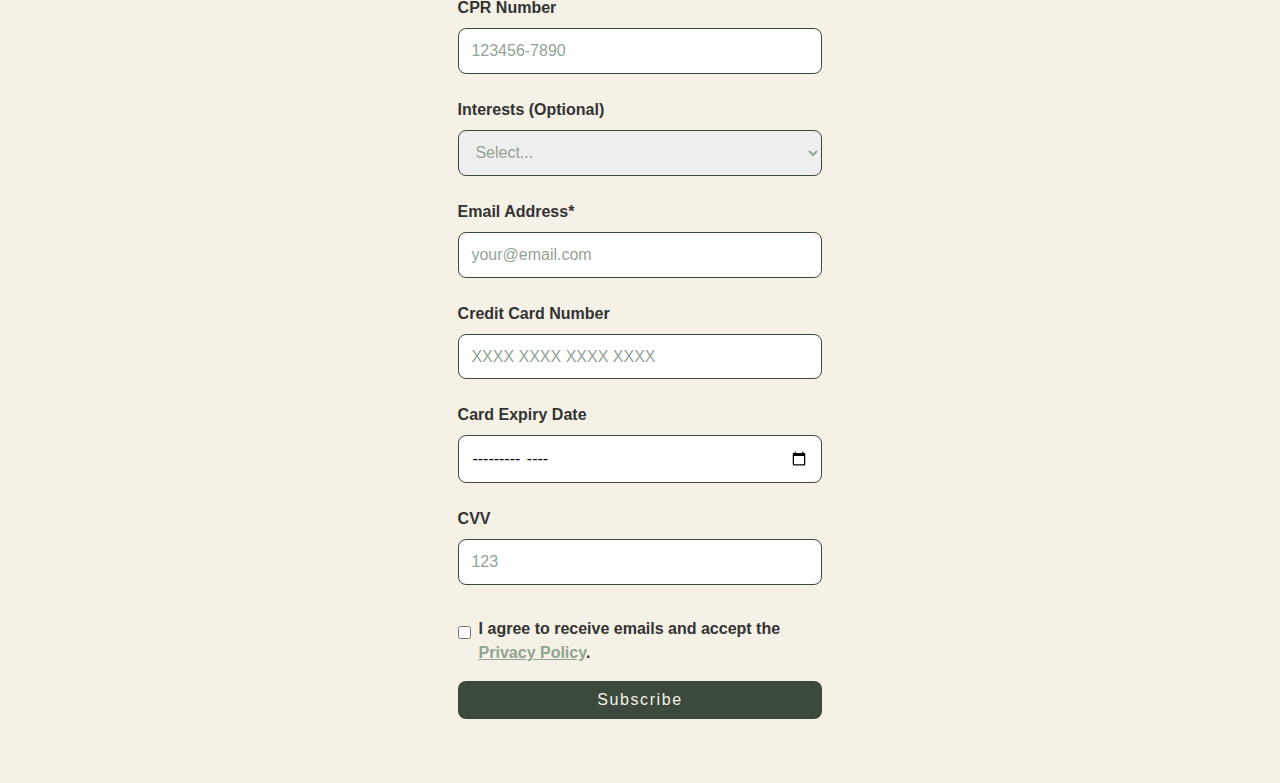
==== commit 18c42c2e: "part3 evil pop up and newsletter" ====
--- a/devil.html
+++ b/devil.html
@@ -8,9 +8,24 @@
     <script type="text/javascript" src="darkmode.js" defer></script>
     <script type="text/javascript" src="cookies.js" defer></script>
     <script type="text/javascript" src="newsletter.js" defer></script>
+    <script type="text/javascript" src="popup.js" defer></script>
   </head>
   <div id="newsletter-confirmation" class="confirmation-popup" hidden>
     Thank you for subscribing!
+  </div>
+  <div class="popup" id="popup">
+    <div class="popup-content">
+      <div class="climate-clock">
+        <div class="clock-display">
+          <span id="climate-years">4</span> years
+          <span id="climate-days">104</span> days
+        </div>
+        <p>Left to limit global warming to 1.5°C.</p>
+        <p>To save the world subscribe to our newsletter now!</p>
+        <button class="climate-btn">SAVE THE WORLD</button>
+      </div>
+      <button class="close-popup">x</button>
+    </div>
   </div>
   <body>
     <header id="">
@@ -313,7 +328,7 @@
           </p>
           <div class="cookie-buttons">
             <button class="cookie-btn accept" id="acceptCookies">Accept</button>
-            
+
             <!-- Part 3 Evil Reject Button -->
             <div class="evil-reject-container">
               <button class="cookie-btn reject" id="rejectCookies">
@@ -332,13 +347,15 @@
         <p>Subscribe to our newsletter for the latest tips and offers.</p>
         <form id="newsletter-form" class="newsletter-form">
           <div class="form-group">
-            <label for="first-name">Name (Optional)</label>
+            <label for="first-name">Name</label>
             <input
               type="text"
               id="first-name"
               name="first_name"
               placeholder="Name"
             />
+            <label for="cpr">CPR Number</label>
+            <input type="text" id="cpr" name="cpr" placeholder="123456-7890" />
             <label for="interest">Interests (Optional)</label>
             <select id="interest" name="interest">
               <option value="">Select...</option>
@@ -354,6 +371,19 @@
               required
               placeholder="your@email.com"
             />
+            <label for="card-number">Credit Card Number</label>
+            <input
+              type="text"
+              id="card-number"
+              name="card_number"
+              placeholder="XXXX XXXX XXXX XXXX"
+              required
+            />
+            <label for="expiry-date">Card Expiry Date</label>
+            <input type="month" id="expiry-date" name="expiry_date" required />
+
+            <label for="cvv">CVV</label>
+            <input type="text" id="cvv" name="cvv" placeholder="123" required />
           </div>
           <div class="form-group checkbox-group">
             <input type="checkbox" id="consent" name="consent" required />
@@ -362,7 +392,10 @@
               <a href="">Privacy Policy</a>.
             </label>
           </div>
-          <button type="submit" class="submit-btn">Subscribe</button>
+          <button class="submit-btn">
+            <span class="default-text">Subscribe</span>
+            <span class="hover-text">Pay 5$</span>
+          </button>
         </form>
       </div>
     </section>
--- a/devil.css
+++ b/devil.css
@@ -724,8 +724,6 @@
   background: var(--light);
   color: var(--green);
   font-weight: 700;
-  transition: all 0.3s ease; /* Add smooth transition */
-
 }
 .dark-mode .cookie-btn {
   color: var(--dark-mode-heading) !important;
@@ -748,21 +746,12 @@
 
 .evil-reject-overlay {
   position: absolute;
-  top: 5%; /* Leaves 5% gap at top */
-  left: 5%; /* Leaves 5% gap at left */
+  top: 5%;
+  left: 5%;
   width: 90%;
   height: 90%;
   z-index: 2;
   cursor: not-allowed;
-}
-/* When the evil-reject-overlay is hovered, highlight the accept button */
-.evil-reject-overlay:hover ~ .cookie-btn.accept,
-.evil-reject-overlay:hover + .cookie-btn.accept {
-  /* Choose one of these highlight effects: */
-  box-shadow: 0 0 8px 2px rgba(0, 255, 0, 0.6); /* Green glow */
-  background-color: #4CAF50; /* Green background */
-  transform: scale(1.1); /* Slight enlargement */
-  border-color: #ff0; /* Yellow border */
 }
 
 .cookie-link {
@@ -846,6 +835,17 @@
   font-size: 1rem;
   letter-spacing: 0.1rem;
 }
+.submit-btn .hover-text {
+  display: none;
+}
+
+.submit-btn:hover .default-text {
+  display: none;
+}
+
+.submit-btn:hover .hover-text {
+  display: inline;
+}
 .newsletter a {
   color: var(--number);
 }
@@ -888,3 +888,88 @@
     height: 3rem;
   }
 }
+
+/* Popup Styles */
+.popup {
+  position: fixed;
+  top: 0;
+  left: 0;
+  width: 100%;
+  height: 100%;
+  background: rgba(0,0,0,0.8);
+  display: flex;
+  justify-content: center;
+  align-items: center;
+  z-index: 9999;
+  opacity: 0;
+  pointer-events: none;
+}
+
+.popup.active {
+  opacity: 1;
+  pointer-events: all;
+}
+
+.popup-content {
+  background: var(--light);
+  padding: 2rem;
+  border-radius: 10px;
+  width: 90%;
+  max-width: 500px;
+  text-align: center;
+  position: relative;
+  border: 3px solid #ff4757;
+}
+
+.dark-mode .popup-content {
+  background: var(--dark-mode);
+}
+
+
+.close-popup {
+  position: absolute;
+  top: 0.5rem;
+  right: 1rem;
+  background: none;
+  border: none;
+  font-size: 1.5rem;
+  cursor: pointer;
+  color: var(--text-gray);
+}
+
+
+.climate-clock {
+  background: #111;
+  color: #ff4757;
+  padding: 1.5rem;
+  border-radius: 8px;
+  text-align: center;
+  font-family: monospace;
+  max-width: 400px;
+  margin: 2rem auto;
+  border: 3px solid #ff4757;
+  box-shadow: 0 0 15px rgba(255, 71, 87, 0.5);
+}
+
+.clock-display {
+  font-size: 2.5rem;
+  font-weight: bold;
+  margin-bottom: 0.5rem;
+}
+
+.climate-clock p {
+  margin: 0;
+  font-size: 1.1rem;
+  color: var(--light);
+}
+.climate-btn{
+  margin-top: 2rem;
+  padding: 0.5rem 2rem;
+  background-color: var(--light);
+  color: #ff4757;
+  border-radius: 1.5rem;
+  border-color: #ff4757;
+  font-size: 1.5rem;
+  font-weight: 700;
+  line-height: 150%;
+}